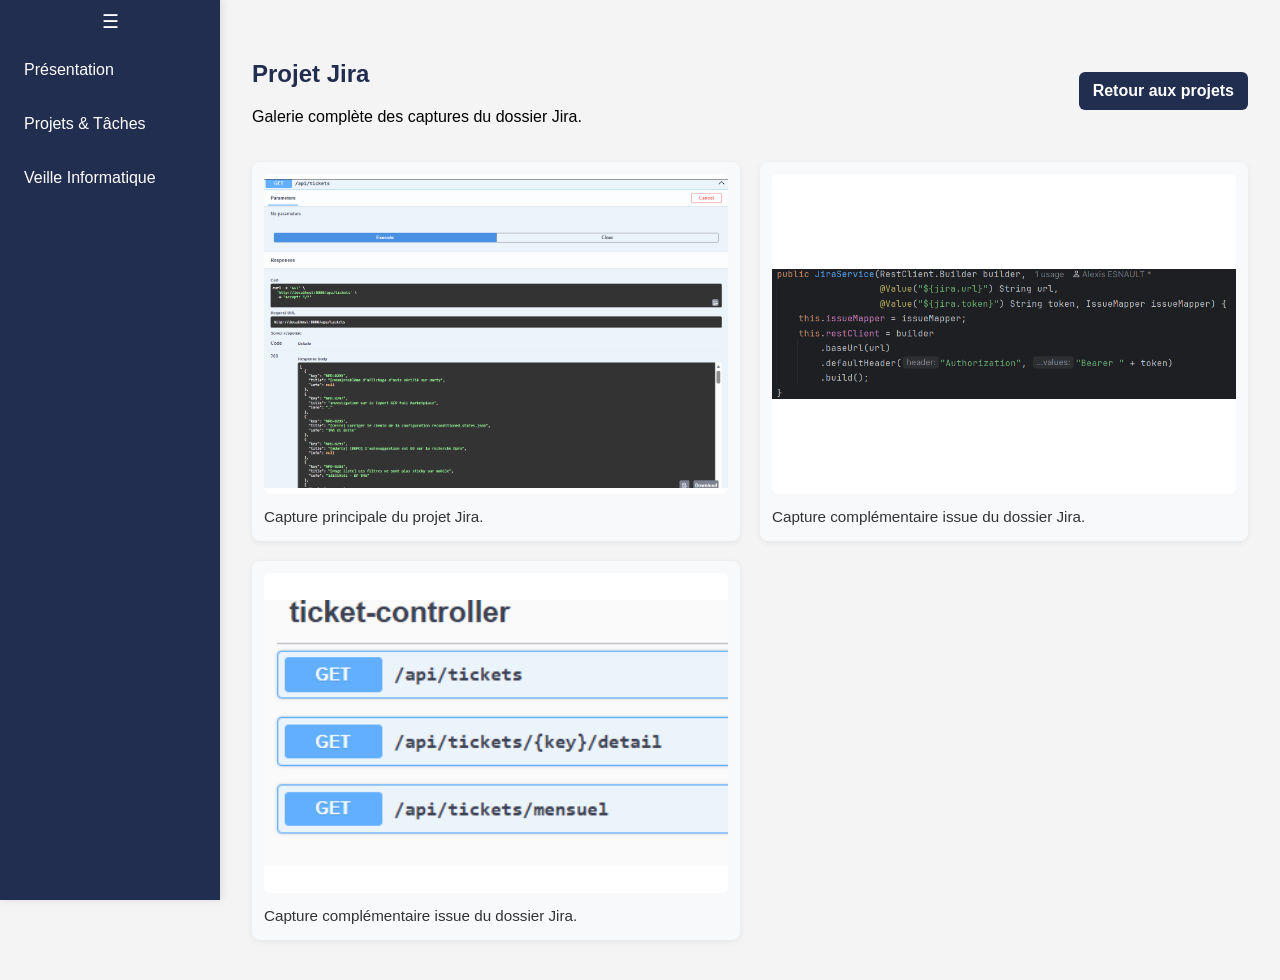
==== projet-jira.html @ 6ee46438 "ajout page projet" ====
<!DOCTYPE html>
<html lang="fr">

<head>
    <meta charset="UTF-8">
    <meta name="viewport" content="width=device-width, initial-scale=1.0">
    <title>Portfolio BTS SIO - Projet Jira</title>
    <link rel="stylesheet" href="assets/style.css">
    <script src="assets/script.js" defer></script>
</head>

<body>
    <aside class="sidebar" id="sidebar">
        <button id="toggle-sidebar" aria-label="Replier la barre latérale"
            style="background:#222e50;color:#fff;border:none;padding:10px;width:100%;font-size:1.2em;cursor:pointer;">☰</button>
        <nav>
            <ul>
                <li><a href="index.html">Présentation</a></li>
                <li><a href="projets.html">Projets & Tâches</a></li>
                <li><a href="veille.html">Veille Informatique</a></li>
            </ul>
        </nav>
    </aside>

    <main class="content">
        <section class="project-gallery-header">
            <div>
                <h1>Projet Jira</h1>
                <p>Galerie complète des captures du dossier Jira.</p>
            </div>
            <a class="back-link" href="projets.html">Retour aux projets</a>
        </section>

        <section class="gallery-grid" aria-label="Galerie Jira">
            <article class="gallery-item">
                <img src="assets/jira/jira1.png" alt="Capture Jira 1">
                <p>Capture principale du projet Jira.</p>
            </article>
            <article class="gallery-item">
                <img src="assets/jira/image.png" alt="Capture Jira image.png">
                <p>Capture complémentaire issue du dossier Jira.</p>
            </article>
            <article class="gallery-item">
                <img src="assets/jira/image (1).png" alt="Capture Jira image (1).png">
                <p>Capture complémentaire issue du dossier Jira.</p>
            </article>
        </section>
    </main>
</body>

</html>
---- assets/style.css ----
.sidebar.collapsed {
    width: 60px;
    min-width: 60px;
    transition: width 0.3s;
}
.sidebar.collapsed nav ul li a {
    font-size: 0;
    padding: 0;
}
.sidebar.collapsed nav ul li a::before {
    content: '';
}
.sidebar.collapsed #toggle-sidebar {
    font-size: 1.5em;
}
.content {
    transition: margin-left 0.3s;
}
.sidebar.collapsed ~ .content {
    margin-left: 60px;
}
/* Présentation block styles (harmonisé) */
.presentation-block {
    background: #fff;
    border-radius: 12px;
    box-shadow: 0 2px 12px rgba(34,46,80,0.07);
    margin: 32px 0;
    padding: 32px 24px;
}
.presentation-title {
    color: #222e50;
    font-size: 2em;
    font-weight: bold;
    margin-bottom: 8px;
    display: flex;
    align-items: center;
    gap: 8px;
}
.presentation-columns {
    display: flex;
    gap: 32px;
    flex-wrap: wrap;
    margin-top: 18px;
}
.presentation-col {
    flex: 1 1 320px;
    background: #f8f8fa;
    border-radius: 8px;
    padding: 18px 16px;
    box-shadow: 0 1px 6px rgba(34,46,80,0.05);
    margin-bottom: 12px;
}
.presentation-col h3 {
    color: #222e50;
    font-size: 1.1em;
    margin-top: 0;
}
.presentation-col p {
    color: #3a4a6b;
    font-size: 1em;
    margin-bottom: 8px;
}
@media (max-width: 900px) {
    .presentation-columns {
        flex-direction: column;
        gap: 18px;
    }
}
/* Entreprise block styles (similaire BTS SIO) */
.entreprise-block {
    border-radius: 12px;
    box-shadow: 0 2px 12px rgba(34,46,80,0.07);
    margin: 32px 0;
    padding: 32px 24px;
}
.entreprise-title {
    color: #222e50;
    font-size: 2em;
    font-weight: bold;
    margin-bottom: 8px;
    display: flex;
    align-items: center;
    gap: 8px;
}
.entreprise-columns {
    display: flex;
    gap: 32px;
    flex-wrap: wrap;
    margin-top: 18px;
}
.entreprise-col {
    flex: 1 1 320px;
    background: #f8f8fa;
    border-radius: 8px;
    padding: 18px 16px;
    box-shadow: 0 1px 6px rgba(34,46,80,0.05);
    margin-bottom: 12px;
}
.entreprise-col h3 {
    color: #222e50;
    font-size: 1.1em;
    margin-top: 0;
}
.entreprise-col p {
    color: #3a4a6b;
    font-size: 1em;
    margin-bottom: 8px;
}
@media (max-width: 900px) {
    .entreprise-columns {
        flex-direction: column;
        gap: 18px;
    }
}
/* BTS SIO block styles */
.bts-sio-block {
    background: #fff;
    border-radius: 12px;
    box-shadow: 0 2px 12px rgba(34,46,80,0.07);
    margin: 32px 0;
    padding: 32px 24px;
}
.bts-title {
    color: #222e50;
    font-size: 2em;
    font-weight: bold;
    margin-bottom: 8px;
    display: flex;
    align-items: center;
    gap: 8px;
}
.bts-intro {
    color: #222e50;
    font-size: 1.1em;
    margin-bottom: 18px;
}
.bts-desc {
    color: #3a4a6b;
    font-size: 1.1em;
    margin-bottom: 18px;
}
.bts-subtitle {
    color: #222e50;
    font-size: 1.2em;
    margin-bottom: 18px;
    margin-top: 18px;
}
.bts-options {
    display: flex;
    gap: 32px;
    flex-wrap: wrap;
    margin-top: 18px;
}
.bts-option {
    flex: 1 1 320px;
    background: #f8f8fa;
    border-radius: 8px;
    padding: 18px 16px;
    box-shadow: 0 1px 6px rgba(34,46,80,0.05);
    margin-bottom: 12px;
}
.bts-icon {
    font-size: 1.3em;
    margin-right: 8px;
}
.bts-option strong {
    color: #222e50;
    font-size: 1.1em;
}
.bts-option ul {
    margin-top: 12px;
    margin-bottom: 0;
    padding-left: 18px;
}
.bts-option ul li {
    color: #3a4a6b;
    font-size: 1em;
    margin-bottom: 4px;
}

.accueil-main {
    display: flex;
    flex-direction: column;
    align-items: center;
    justify-content: center;
    min-height: 100vh;
    background: #f4f4f4;
}
.accueil-main h1 {
    color: #222e50;
    font-size: 2.5em;
    margin-bottom: 18px;
}
.accueil-main p {
    color: #3a4a6b;
    font-size: 1.2em;
    margin-bottom: 32px;
}
.accueil-links {
    display: flex;
    gap: 24px;
}
.accueil-btn {
    padding: 16px 32px;
    background: linear-gradient(90deg, #222e50 60%, #3a4a6b 100%);
    color: #fff;
    font-size: 1.1em;
    font-weight: bold;
    border: none;
    border-radius: 8px;
    text-decoration: none;
    box-shadow: 0 2px 8px rgba(34,46,80,0.12);
    transition: background 0.2s, transform 0.2s;
    cursor: pointer;
}
.accueil-btn:hover {
    background: linear-gradient(90deg, #3a4a6b 60%, #222e50 100%);
    transform: translateY(-2px) scale(1.04);
}
body {
    margin: 0;
    font-family: Arial, sans-serif;
    background: #f4f4f4;
}
.sidebar {
    position: fixed;
    left: 0;
    top: 0;
    width: 220px;
    height: 100vh;
    background: #222e50;
    color: #fff;
    box-shadow: 2px 0 8px rgba(0,0,0,0.1);
    display: flex;
    flex-direction: column;
    z-index: 100;
}
.sidebar nav ul {
    list-style: none;
    padding: 0;
    margin: 0;
}
.sidebar nav ul li {
    margin: 0;
}
.sidebar nav ul li a {
    display: block;
    padding: 18px 24px;
    color: #fff;
    text-decoration: none;
    transition: background 0.2s;
}
.sidebar nav ul li a:hover, .sidebar nav ul li a.active {
    background: #1b2236;
}
.content {
    margin-left: 220px;
    padding: 40px 32px;
    min-height: 100vh;
}
h1 {
    color: #222e50;
}
h2 {
    color: #3a4a6b;
}

.info-block {
    margin-bottom: 32px;
    padding: 18px 0;
}

.section-separator {
    border: none;
    border-top: 2px solid #3a4a6b;
    margin: 0 0 24px 0;
    width: 80%;
    opacity: 0.3;
}

.cards {
    display: grid;
    grid-template-columns: repeat(auto-fill, minmax(380px, 1fr));
    gap: 1.5rem;
    margin-top: 1.5rem;
}

.card {
    padding: 1.25rem;
    border-radius: 8px;
    background: #f8f9fb;
    box-shadow: 0 2px 6px rgba(0,0,0,0.06);
    display: flex;
    flex-direction: column;
    gap: 0.5rem;
}

.card h3 {
    margin: 0;
    font-size: 1.35rem;
    line-height: 1.1;
}

.card p {
    margin: 0;
    font-size: 0.95rem;
    color: #333;
}

.card a {
    margin-top: auto;
    text-decoration: none;
    color: #0066cc;
    font-weight: 600;
}

.project-gallery-header {
    display: flex;
    justify-content: space-between;
    align-items: center;
    gap: 12px;
    flex-wrap: wrap;
    margin-bottom: 20px;
}

.back-link {
    text-decoration: none;
    background: #222e50;
    color: #fff;
    padding: 10px 14px;
    border-radius: 6px;
    font-weight: 600;
}

.back-link:hover {
    background: #1b2236;
}

.gallery-grid {
    display: grid;
    grid-template-columns: repeat(auto-fill, minmax(320px, 1fr));
    gap: 20px;
}

.gallery-item {
    background: #f8f9fb;
    border-radius: 8px;
    box-shadow: 0 2px 6px rgba(0,0,0,0.06);
    padding: 12px;
}

.gallery-item img {
    width: 100%;
    height: 320px;
    object-fit: contain;
    background: #fff;
    border-radius: 6px;
}

.gallery-item p {
    margin: 10px 0 4px;
    color: #333;
    font-size: 0.95rem;
}
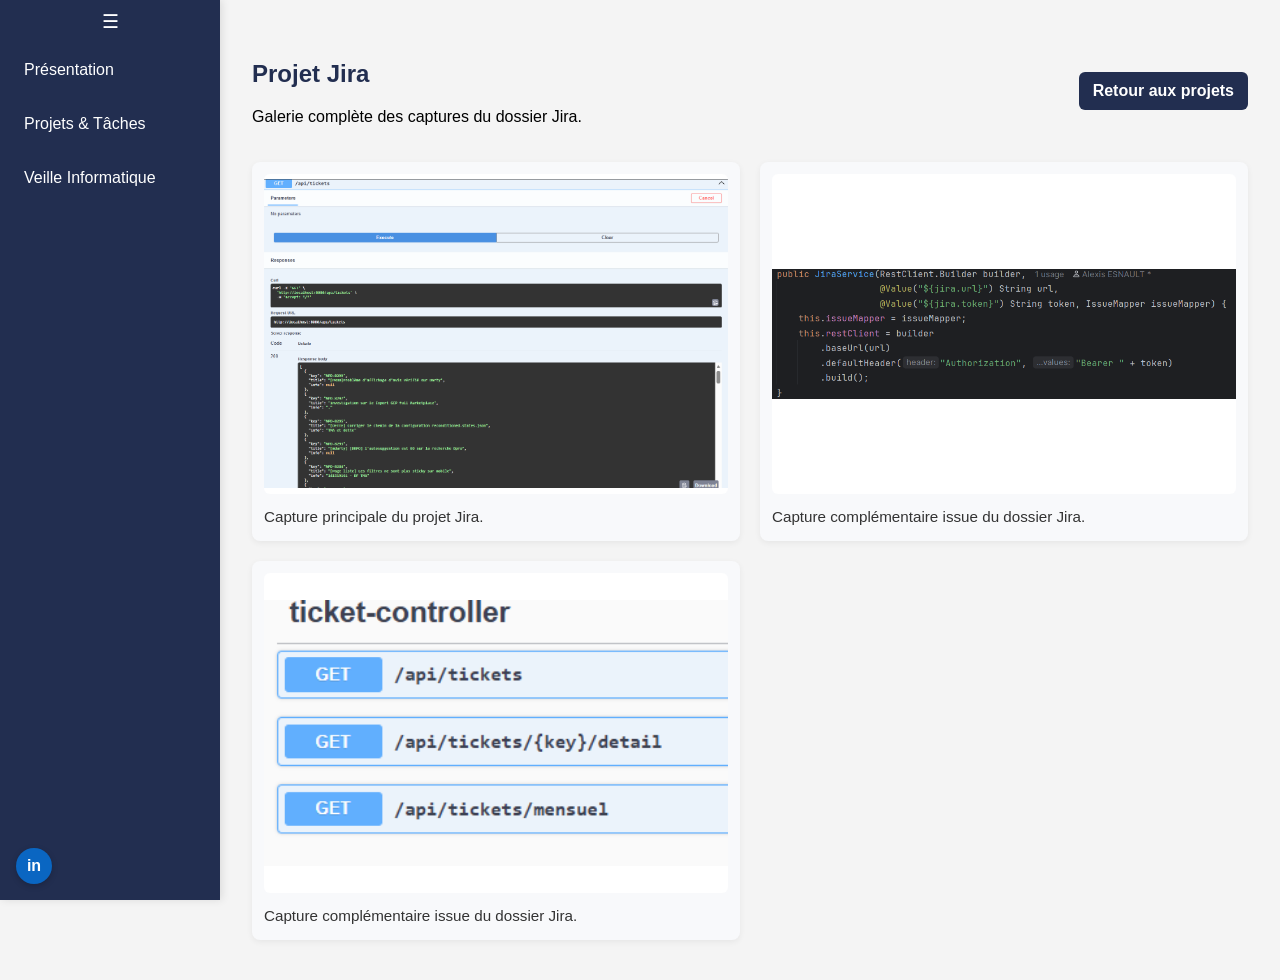
==== commit 4ee71f61: "ajout linkdin modif veille et amelioration de ma presentation" ====
--- a/projet-jira.html
+++ b/projet-jira.html
@@ -20,6 +20,9 @@
                 <li><a href="veille.html">Veille Informatique</a></li>
             </ul>
         </nav>
+        <a class="linkedin-link" href="https://www.linkedin.com/in/alexis-esnault-751156297/" target="_blank" rel="noopener noreferrer" aria-label="LinkedIn">
+            <span>in</span>
+        </a>
     </aside>
 
     <main class="content">
--- a/assets/style.css
+++ b/assets/style.css
@@ -235,6 +235,32 @@
     flex-direction: column;
     z-index: 100;
 }
+.linkedin-link {
+    margin-top: auto;
+    margin-left: 16px;
+    margin-bottom: 16px;
+    width: 36px;
+    height: 36px;
+    border-radius: 50%;
+    background: #0a66c2;
+    color: #fff;
+    text-decoration: none;
+    display: flex;
+    align-items: center;
+    justify-content: center;
+    font-weight: 700;
+    font-family: Arial, sans-serif;
+    font-size: 1rem;
+    box-shadow: 0 2px 6px rgba(0, 0, 0, 0.2);
+}
+
+.linkedin-link:hover {
+    background: #084f99;
+}
+
+.sidebar.collapsed .linkedin-link {
+    margin-left: 10px;
+}
 .sidebar nav ul {
     list-style: none;
     padding: 0;
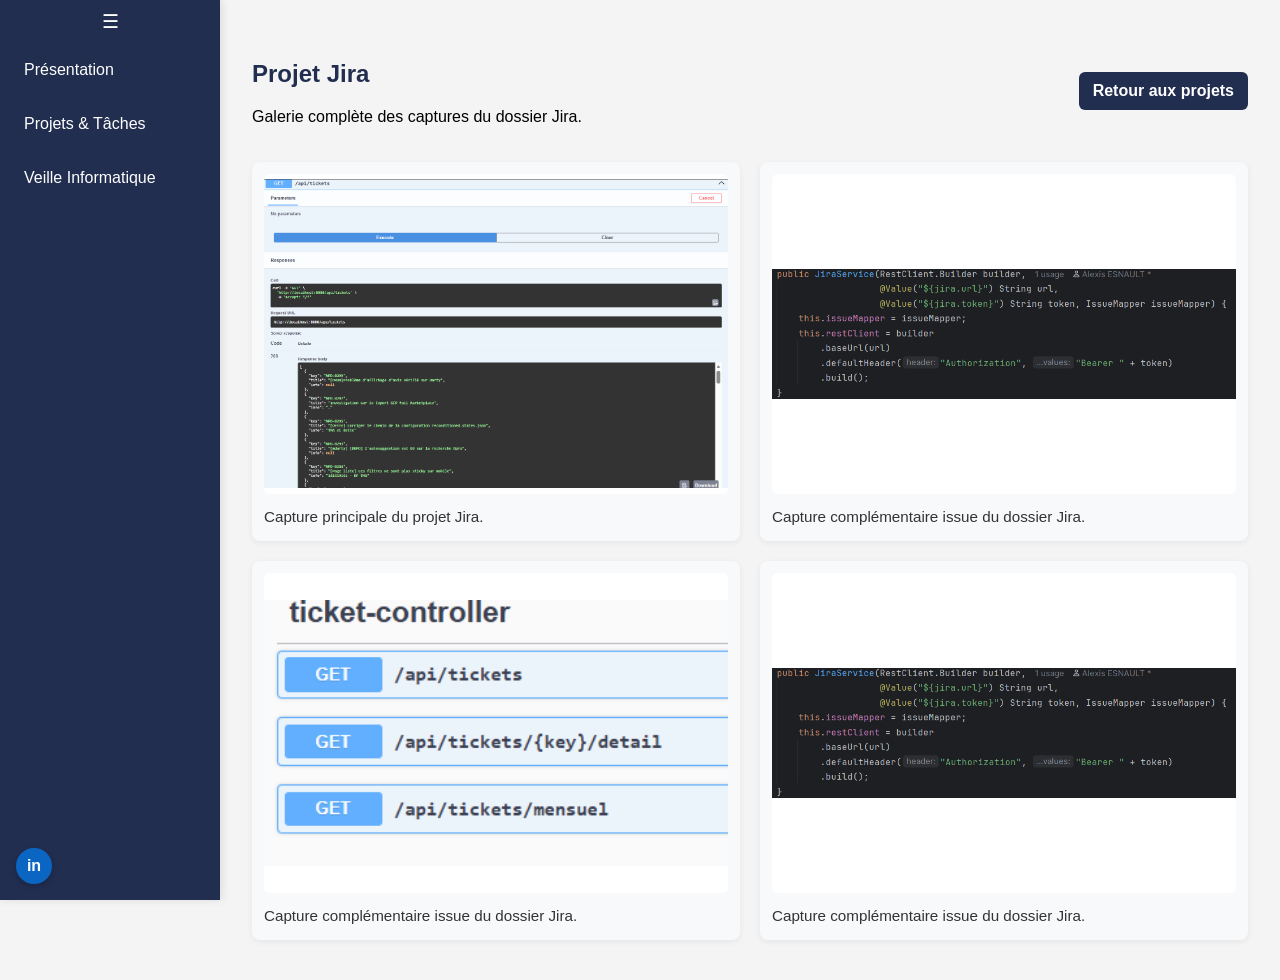
==== commit efe29280: "ajout de titre dans index et de place pour une image" ====
--- a/projet-jira.html
+++ b/projet-jira.html
@@ -47,6 +47,10 @@
                 <img src="assets/jira/image (1).png" alt="Capture Jira image (1).png">
                 <p>Capture complémentaire issue du dossier Jira.</p>
             </article>
+             <article class="gallery-item">
+                <img src="assets/jira/image.png" alt="Capture Jira image.png">
+                <p>Capture complémentaire issue du dossier Jira.</p>
+            </article>
         </section>
     </main>
 </body>
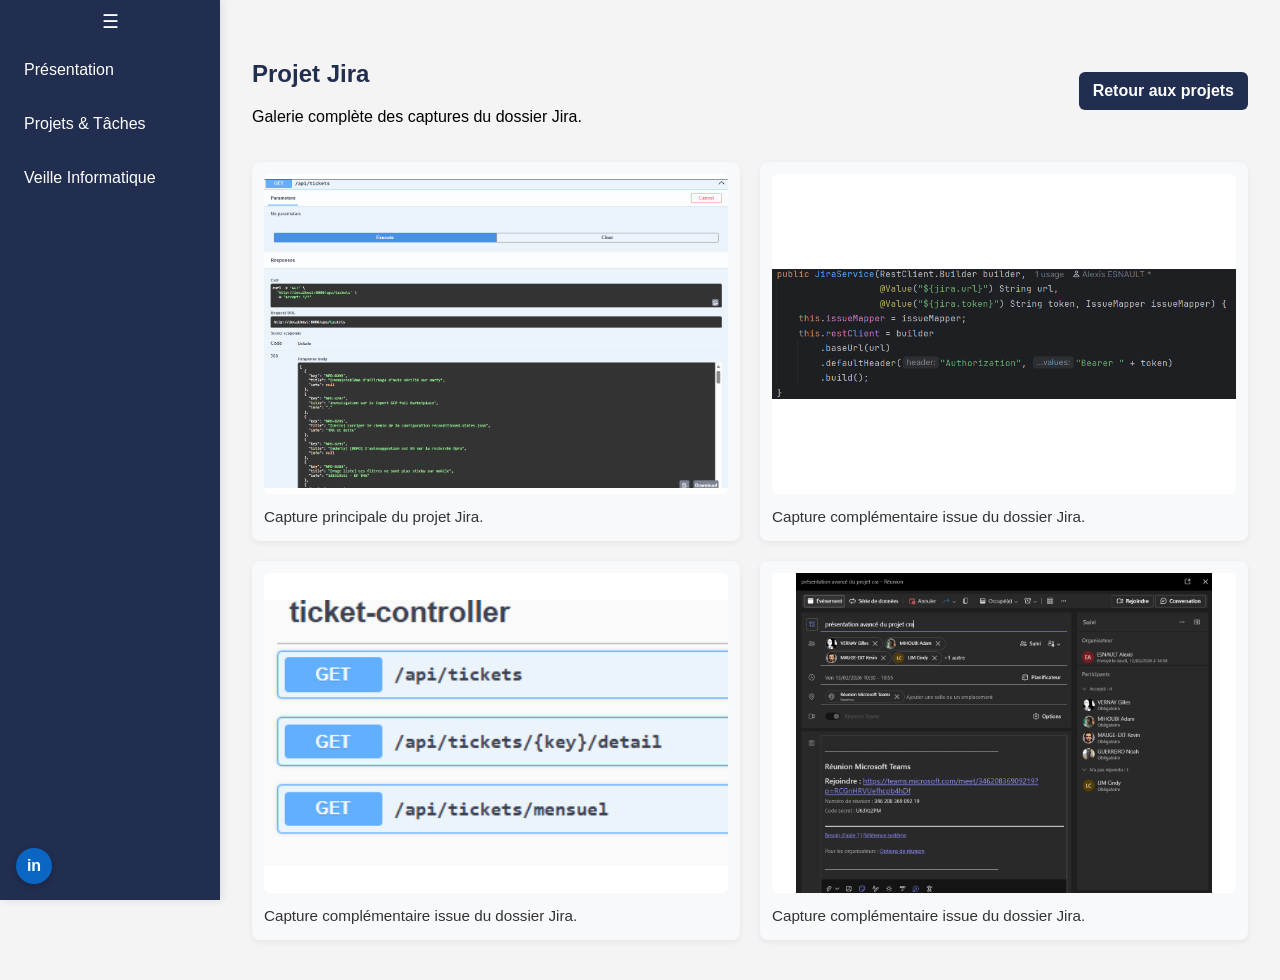
==== commit de274314: "fin!" ====
--- a/projet-jira.html
+++ b/projet-jira.html
@@ -48,7 +48,7 @@
                 <p>Capture complémentaire issue du dossier Jira.</p>
             </article>
              <article class="gallery-item">
-                <img src="assets/jira/image.png" alt="Capture Jira image.png">
+                <img src="assets/jira/mode projet.png" alt="Capture Jira réunion sur l'avancée du projet">
                 <p>Capture complémentaire issue du dossier Jira.</p>
             </article>
         </section>
